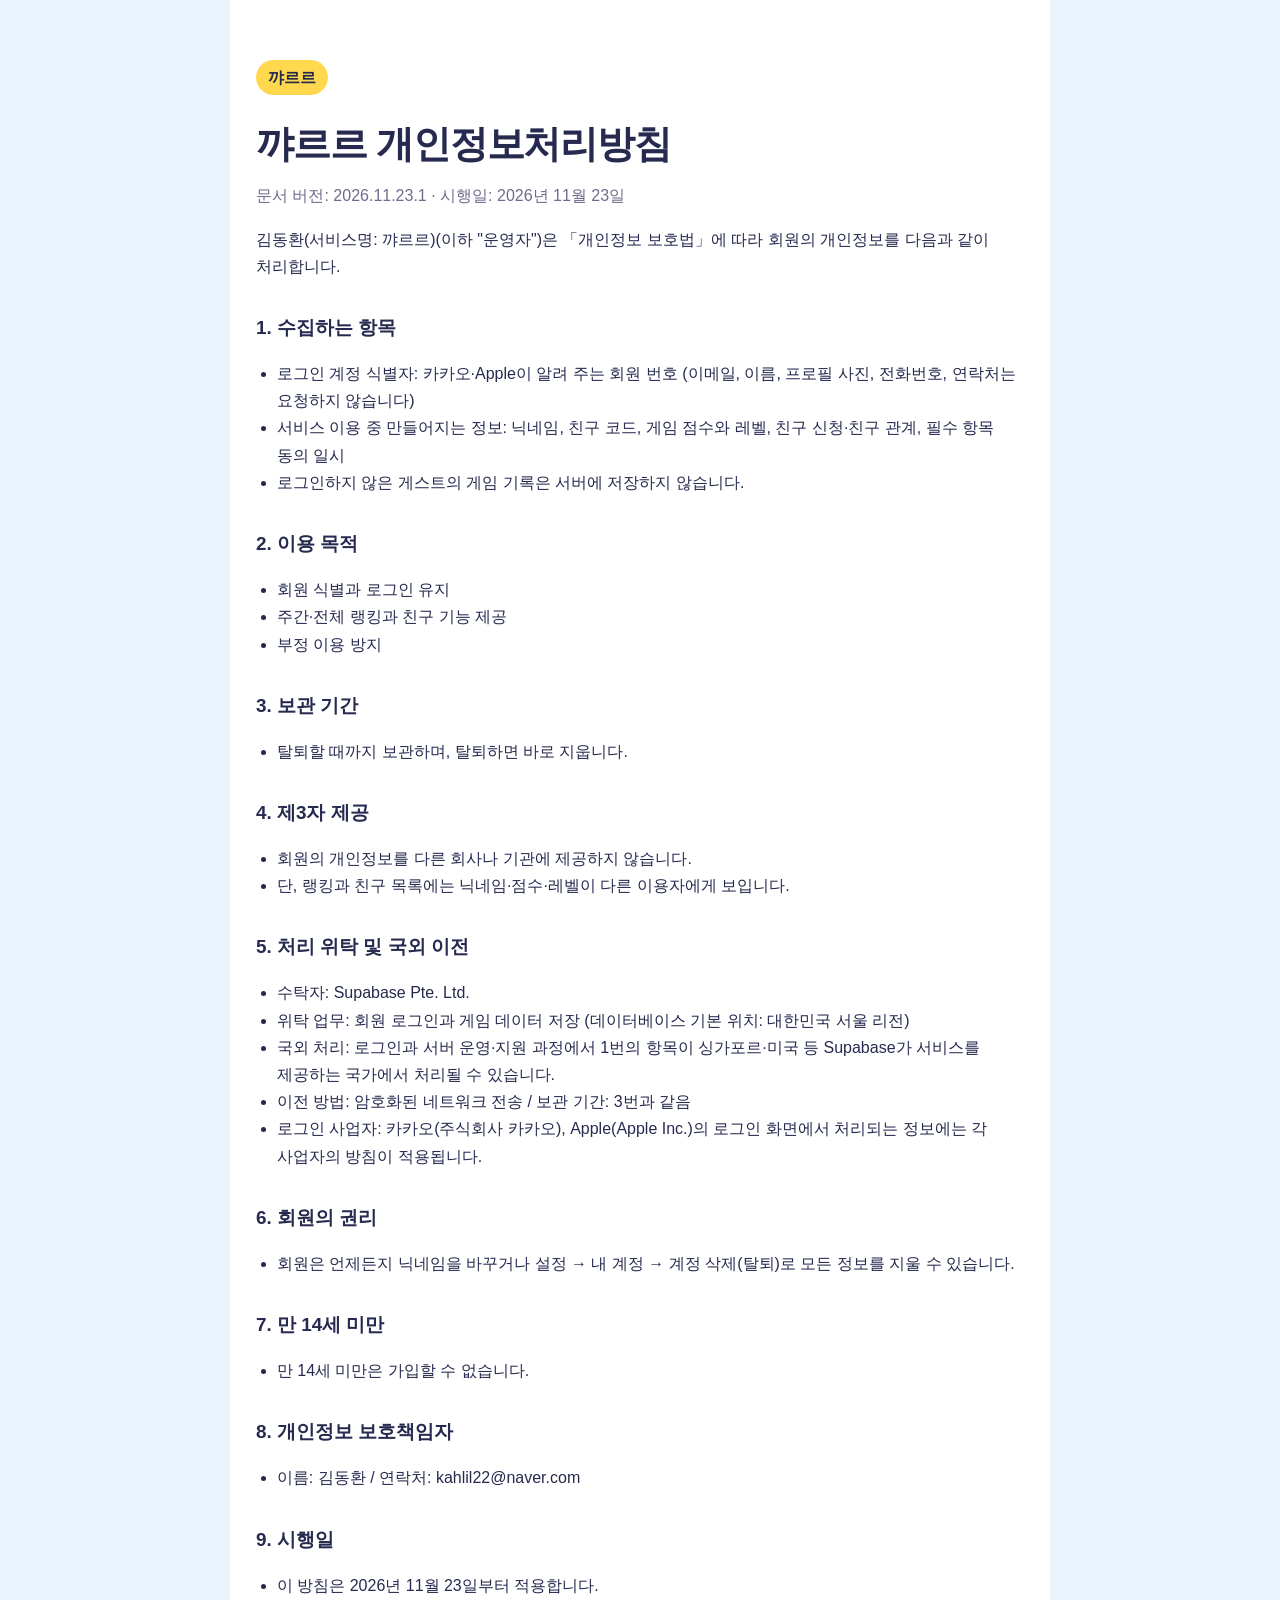
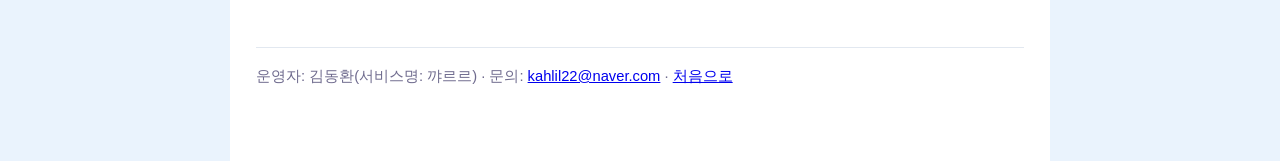
==== privacy/index.html @ efa551d8 "꺄르르 개인정보처리방침·이용약관 페이지 Co-Authored-By: Claude Opus 5.5 <noreply@anthropic.com>" ====
<!doctype html>
<html lang="ko">
<head>
<meta charset="utf-8">
<meta name="viewport" content="width=device-width, initial-scale=1">
<meta name="description" content="꺄르르 개인정보처리방침">
<title>꺄르르 개인정보처리방침</title>
<link rel="stylesheet" href="../styles.css">
</head>
<body>
<main>
<p><span class="brand">꺄르르</span></p>
<h1>꺄르르 개인정보처리방침</h1>
<p class="meta">문서 버전: 2026.11.23.1 · 시행일: 2026년 11월 23일</p>
<p>김동환(서비스명: 꺄르르)(이하 &quot;운영자&quot;)은 「개인정보 보호법」에 따라 회원의 개인정보를 다음과 같이 처리합니다.</p>
<h2>1. 수집하는 항목</h2>
<ul>
<li>로그인 계정 식별자: 카카오·Apple이 알려 주는 회원 번호 (이메일, 이름, 프로필 사진, 전화번호, 연락처는 요청하지 않습니다)</li>
<li>서비스 이용 중 만들어지는 정보: 닉네임, 친구 코드, 게임 점수와 레벨, 친구 신청·친구 관계, 필수 항목 동의 일시</li>
<li>로그인하지 않은 게스트의 게임 기록은 서버에 저장하지 않습니다.</li>
</ul>
<h2>2. 이용 목적</h2>
<ul>
<li>회원 식별과 로그인 유지</li>
<li>주간·전체 랭킹과 친구 기능 제공</li>
<li>부정 이용 방지</li>
</ul>
<h2>3. 보관 기간</h2>
<ul>
<li>탈퇴할 때까지 보관하며, 탈퇴하면 바로 지웁니다.</li>
</ul>
<h2>4. 제3자 제공</h2>
<ul>
<li>회원의 개인정보를 다른 회사나 기관에 제공하지 않습니다.</li>
<li>단, 랭킹과 친구 목록에는 닉네임·점수·레벨이 다른 이용자에게 보입니다.</li>
</ul>
<h2>5. 처리 위탁 및 국외 이전</h2>
<ul>
<li>수탁자: Supabase Pte. Ltd.</li>
<li>위탁 업무: 회원 로그인과 게임 데이터 저장 (데이터베이스 기본 위치: 대한민국 서울 리전)</li>
<li>국외 처리: 로그인과 서버 운영·지원 과정에서 1번의 항목이 싱가포르·미국 등 Supabase가 서비스를 제공하는 국가에서 처리될 수 있습니다.</li>
<li>이전 방법: 암호화된 네트워크 전송 / 보관 기간: 3번과 같음</li>
<li>로그인 사업자: 카카오(주식회사 카카오), Apple(Apple Inc.)의 로그인 화면에서 처리되는 정보에는 각 사업자의 방침이 적용됩니다.</li>
</ul>
<h2>6. 회원의 권리</h2>
<ul>
<li>회원은 언제든지 닉네임을 바꾸거나 설정 → 내 계정 → 계정 삭제(탈퇴)로 모든 정보를 지울 수 있습니다.</li>
</ul>
<h2>7. 만 14세 미만</h2>
<ul>
<li>만 14세 미만은 가입할 수 없습니다.</li>
</ul>
<h2>8. 개인정보 보호책임자</h2>
<ul>
<li>이름: 김동환 / 연락처: kahlil22@naver.com</li>
</ul>
<h2>9. 시행일</h2>
<ul>
<li>이 방침은 2026년 11월 23일부터 적용합니다.</li>
</ul>
<footer>운영자: 김동환(서비스명: 꺄르르) · 문의: <a href="mailto:kahlil22@naver.com">kahlil22@naver.com</a> · <a href="../">처음으로</a></footer>
</main>
</body>
</html>
---- styles.css ----
:root { color-scheme: light; font-family: -apple-system, BlinkMacSystemFont, "Apple SD Gothic Neo", "Segoe UI", sans-serif; line-height: 1.7; }
* { box-sizing: border-box; }
body { margin: 0; color: #262a4f; background: #eaf3fd; }
main { max-width: 820px; min-height: 100vh; margin: 0 auto; padding: 44px 26px 72px; background: #fff; }
h1 { margin: 0 0 6px; font-size: clamp(1.8rem, 5vw, 2.4rem); letter-spacing: -0.03em; }
h2 { margin: 2rem 0 0.5rem; font-size: 1.18rem; }
p, li { word-break: keep-all; overflow-wrap: anywhere; }
ul { padding-left: 1.3rem; }
.meta { color: #6f6b8e; margin-top: 0; }
.brand { display: inline-block; padding: 4px 12px; border-radius: 999px; background: #ffd84d; color: #262a4f; font-weight: 800; }
.links { display: flex; flex-wrap: wrap; gap: 10px; margin-top: 1.4rem; }
.links a { padding: 11px 15px; border-radius: 12px; background: #fff4c4; color: #262a4f; font-weight: 700; text-decoration: none; border: 2px solid #262a4f; }
footer { margin-top: 3rem; padding-top: 1rem; border-top: 1px solid #e2e8f0; color: #6f6b8e; font-size: 0.92rem; }
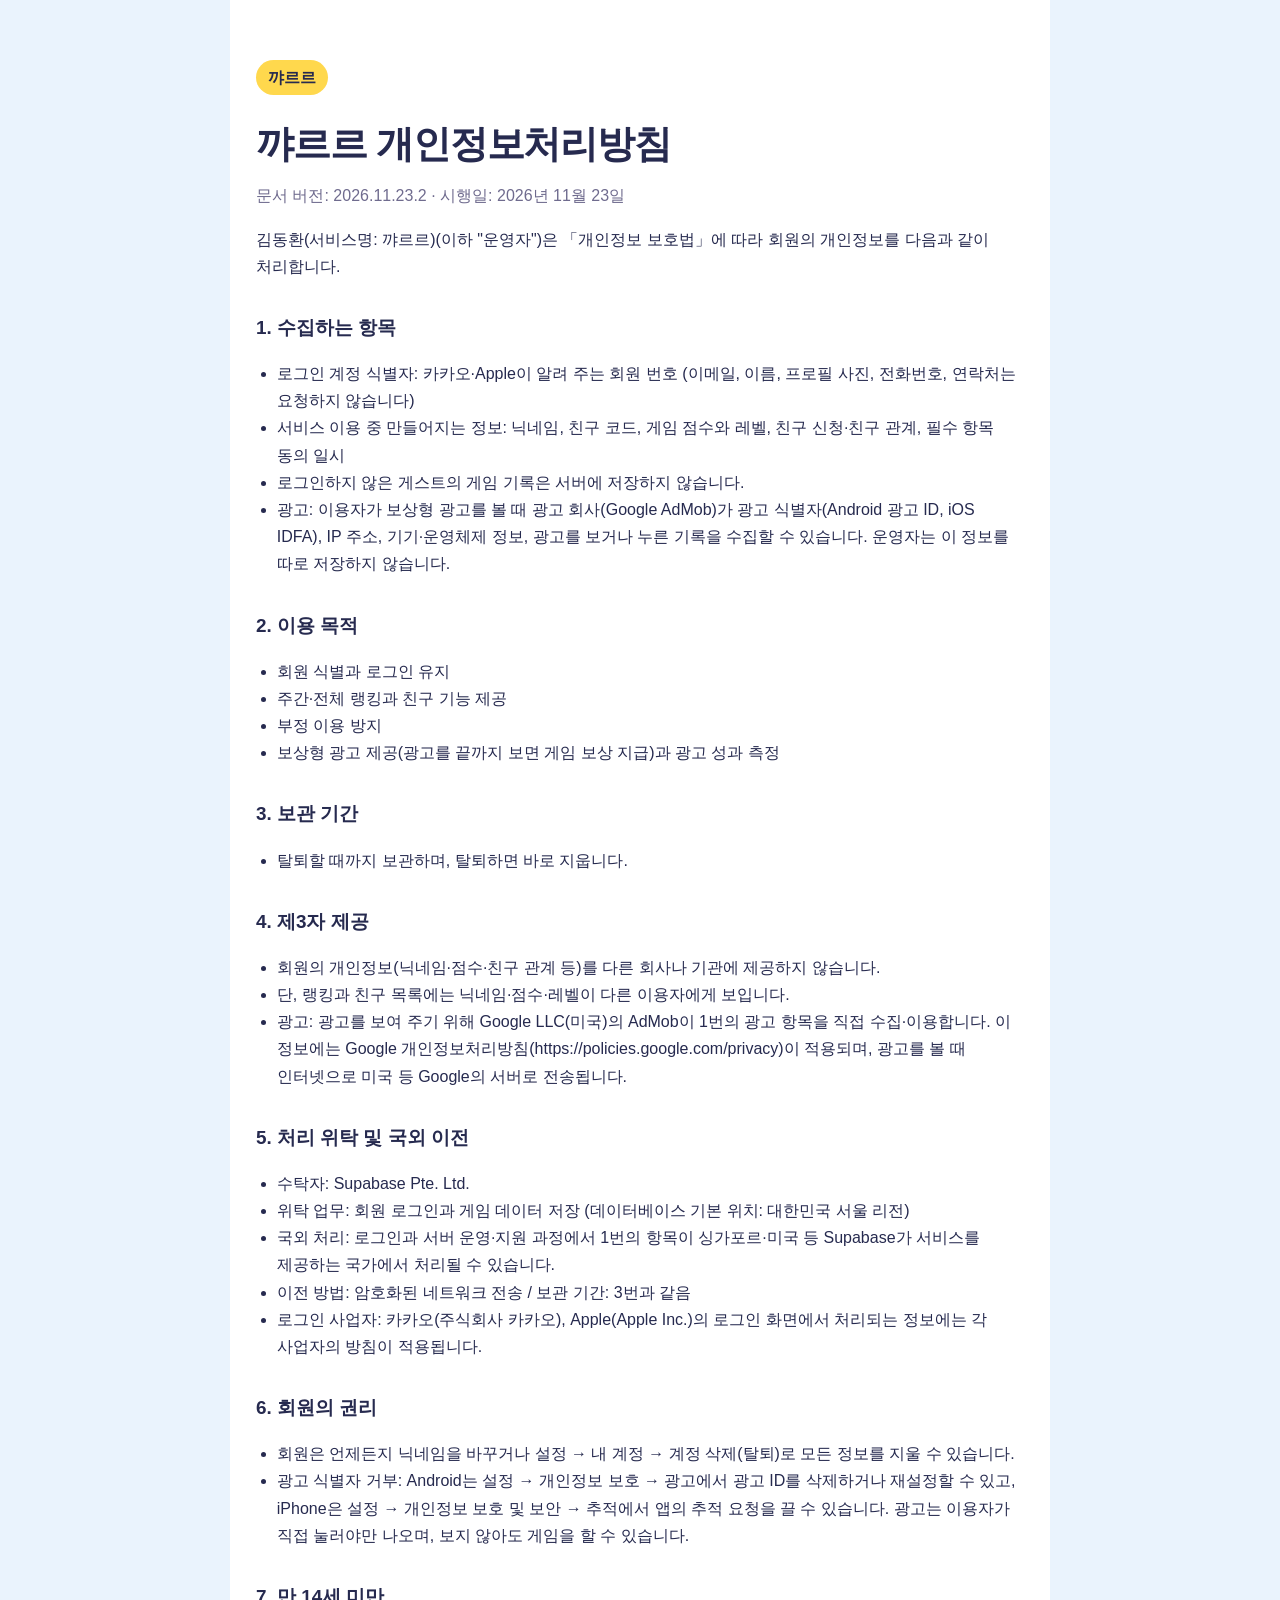
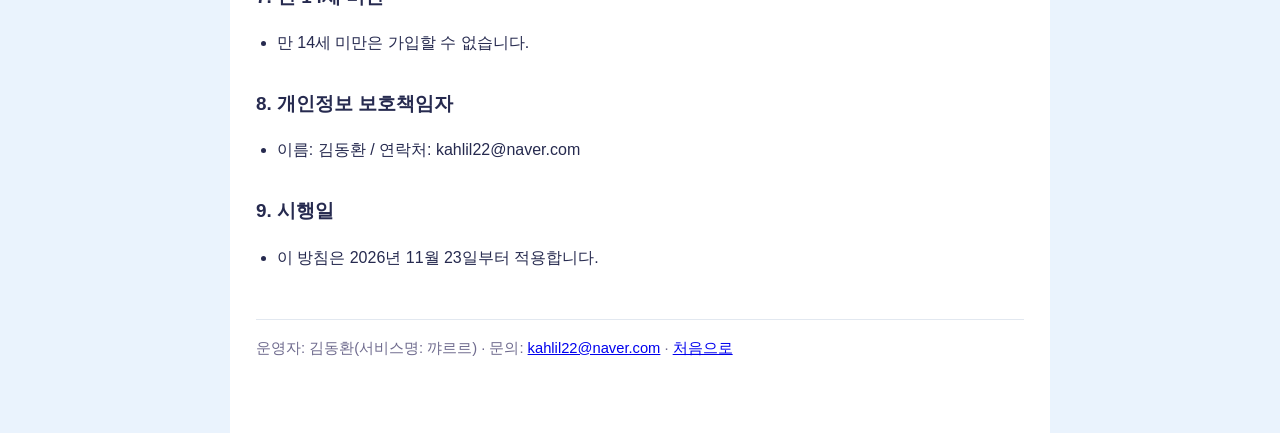
==== commit ff4f615f: "개인정보처리방침·이용약관에 AdMob 보상형 광고 항목 추가 Co-Authored-By: Claude Opus 5.5 <noreply@anthropic.com>" ====
--- a/privacy/index.html
+++ b/privacy/index.html
@@ -11,19 +11,21 @@
 <main>
 <p><span class="brand">꺄르르</span></p>
 <h1>꺄르르 개인정보처리방침</h1>
-<p class="meta">문서 버전: 2026.11.23.1 · 시행일: 2026년 11월 23일</p>
+<p class="meta">문서 버전: 2026.11.23.2 · 시행일: 2026년 11월 23일</p>
 <p>김동환(서비스명: 꺄르르)(이하 &quot;운영자&quot;)은 「개인정보 보호법」에 따라 회원의 개인정보를 다음과 같이 처리합니다.</p>
 <h2>1. 수집하는 항목</h2>
 <ul>
 <li>로그인 계정 식별자: 카카오·Apple이 알려 주는 회원 번호 (이메일, 이름, 프로필 사진, 전화번호, 연락처는 요청하지 않습니다)</li>
 <li>서비스 이용 중 만들어지는 정보: 닉네임, 친구 코드, 게임 점수와 레벨, 친구 신청·친구 관계, 필수 항목 동의 일시</li>
 <li>로그인하지 않은 게스트의 게임 기록은 서버에 저장하지 않습니다.</li>
+<li>광고: 이용자가 보상형 광고를 볼 때 광고 회사(Google AdMob)가 광고 식별자(Android 광고 ID, iOS IDFA), IP 주소, 기기·운영체제 정보, 광고를 보거나 누른 기록을 수집할 수 있습니다. 운영자는 이 정보를 따로 저장하지 않습니다.</li>
 </ul>
 <h2>2. 이용 목적</h2>
 <ul>
 <li>회원 식별과 로그인 유지</li>
 <li>주간·전체 랭킹과 친구 기능 제공</li>
 <li>부정 이용 방지</li>
+<li>보상형 광고 제공(광고를 끝까지 보면 게임 보상 지급)과 광고 성과 측정</li>
 </ul>
 <h2>3. 보관 기간</h2>
 <ul>
@@ -31,8 +33,9 @@
 </ul>
 <h2>4. 제3자 제공</h2>
 <ul>
-<li>회원의 개인정보를 다른 회사나 기관에 제공하지 않습니다.</li>
+<li>회원의 개인정보(닉네임·점수·친구 관계 등)를 다른 회사나 기관에 제공하지 않습니다.</li>
 <li>단, 랭킹과 친구 목록에는 닉네임·점수·레벨이 다른 이용자에게 보입니다.</li>
+<li>광고: 광고를 보여 주기 위해 Google LLC(미국)의 AdMob이 1번의 광고 항목을 직접 수집·이용합니다. 이 정보에는 Google 개인정보처리방침(https://policies.google.com/privacy)이 적용되며, 광고를 볼 때 인터넷으로 미국 등 Google의 서버로 전송됩니다.</li>
 </ul>
 <h2>5. 처리 위탁 및 국외 이전</h2>
 <ul>
@@ -45,6 +48,7 @@
 <h2>6. 회원의 권리</h2>
 <ul>
 <li>회원은 언제든지 닉네임을 바꾸거나 설정 → 내 계정 → 계정 삭제(탈퇴)로 모든 정보를 지울 수 있습니다.</li>
+<li>광고 식별자 거부: Android는 설정 → 개인정보 보호 → 광고에서 광고 ID를 삭제하거나 재설정할 수 있고, iPhone은 설정 → 개인정보 보호 및 보안 → 추적에서 앱의 추적 요청을 끌 수 있습니다. 광고는 이용자가 직접 눌러야만 나오며, 보지 않아도 게임을 할 수 있습니다.</li>
 </ul>
 <h2>7. 만 14세 미만</h2>
 <ul>
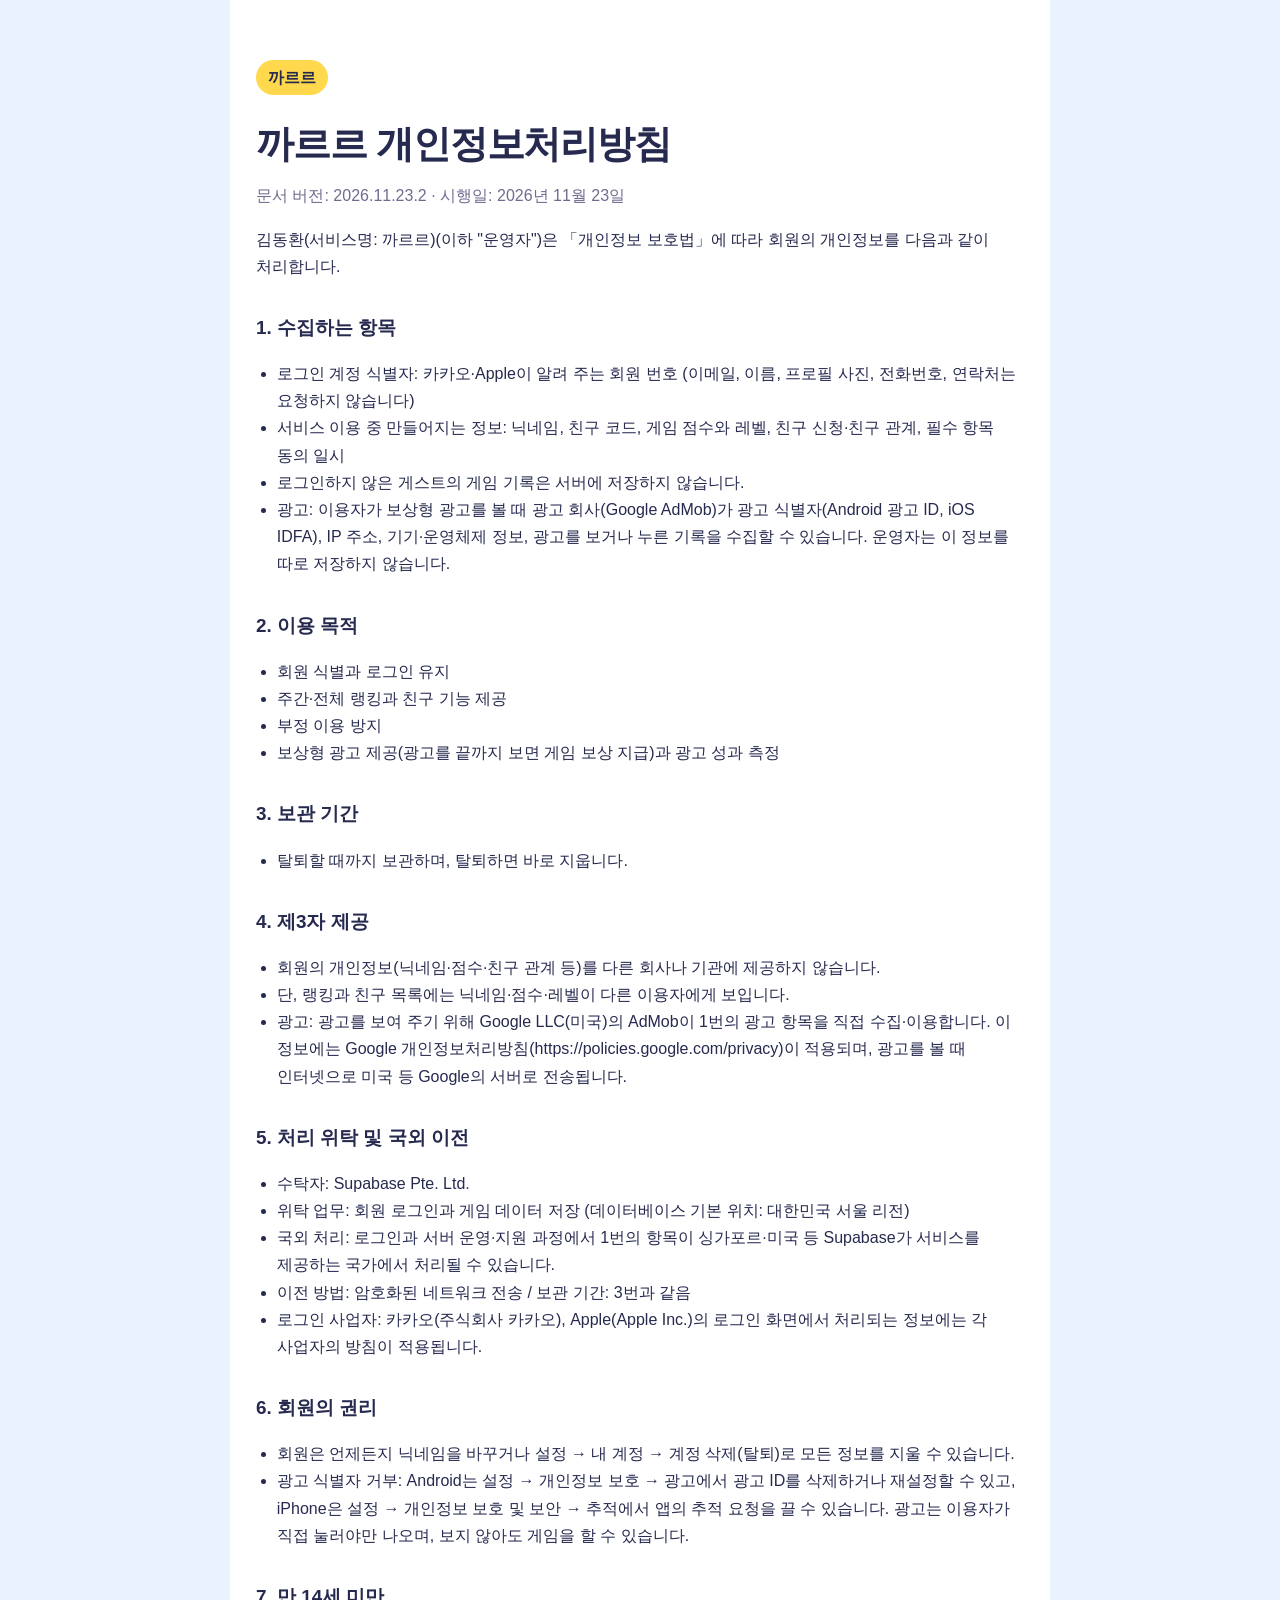
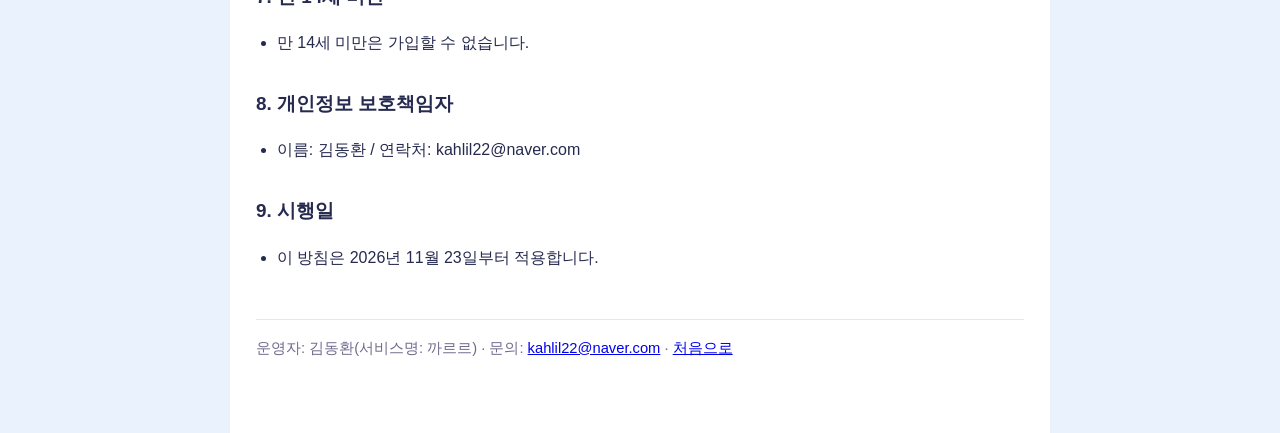
==== commit 15a14040: "앱 이름을 까르르(Kkareureu)로 변경 Co-Authored-By: Claude Opus 5.5 <noreply@anthropic.com>" ====
--- a/privacy/index.html
+++ b/privacy/index.html
@@ -3,16 +3,16 @@
 <head>
 <meta charset="utf-8">
 <meta name="viewport" content="width=device-width, initial-scale=1">
-<meta name="description" content="꺄르르 개인정보처리방침">
-<title>꺄르르 개인정보처리방침</title>
+<meta name="description" content="까르르 개인정보처리방침">
+<title>까르르 개인정보처리방침</title>
 <link rel="stylesheet" href="../styles.css">
 </head>
 <body>
 <main>
-<p><span class="brand">꺄르르</span></p>
-<h1>꺄르르 개인정보처리방침</h1>
+<p><span class="brand">까르르</span></p>
+<h1>까르르 개인정보처리방침</h1>
 <p class="meta">문서 버전: 2026.11.23.2 · 시행일: 2026년 11월 23일</p>
-<p>김동환(서비스명: 꺄르르)(이하 &quot;운영자&quot;)은 「개인정보 보호법」에 따라 회원의 개인정보를 다음과 같이 처리합니다.</p>
+<p>김동환(서비스명: 까르르)(이하 &quot;운영자&quot;)은 「개인정보 보호법」에 따라 회원의 개인정보를 다음과 같이 처리합니다.</p>
 <h2>1. 수집하는 항목</h2>
 <ul>
 <li>로그인 계정 식별자: 카카오·Apple이 알려 주는 회원 번호 (이메일, 이름, 프로필 사진, 전화번호, 연락처는 요청하지 않습니다)</li>
@@ -62,7 +62,7 @@
 <ul>
 <li>이 방침은 2026년 11월 23일부터 적용합니다.</li>
 </ul>
-<footer>운영자: 김동환(서비스명: 꺄르르) · 문의: <a href="mailto:kahlil22@naver.com">kahlil22@naver.com</a> · <a href="../">처음으로</a></footer>
+<footer>운영자: 김동환(서비스명: 까르르) · 문의: <a href="mailto:kahlil22@naver.com">kahlil22@naver.com</a> · <a href="../">처음으로</a></footer>
 </main>
 </body>
 </html>
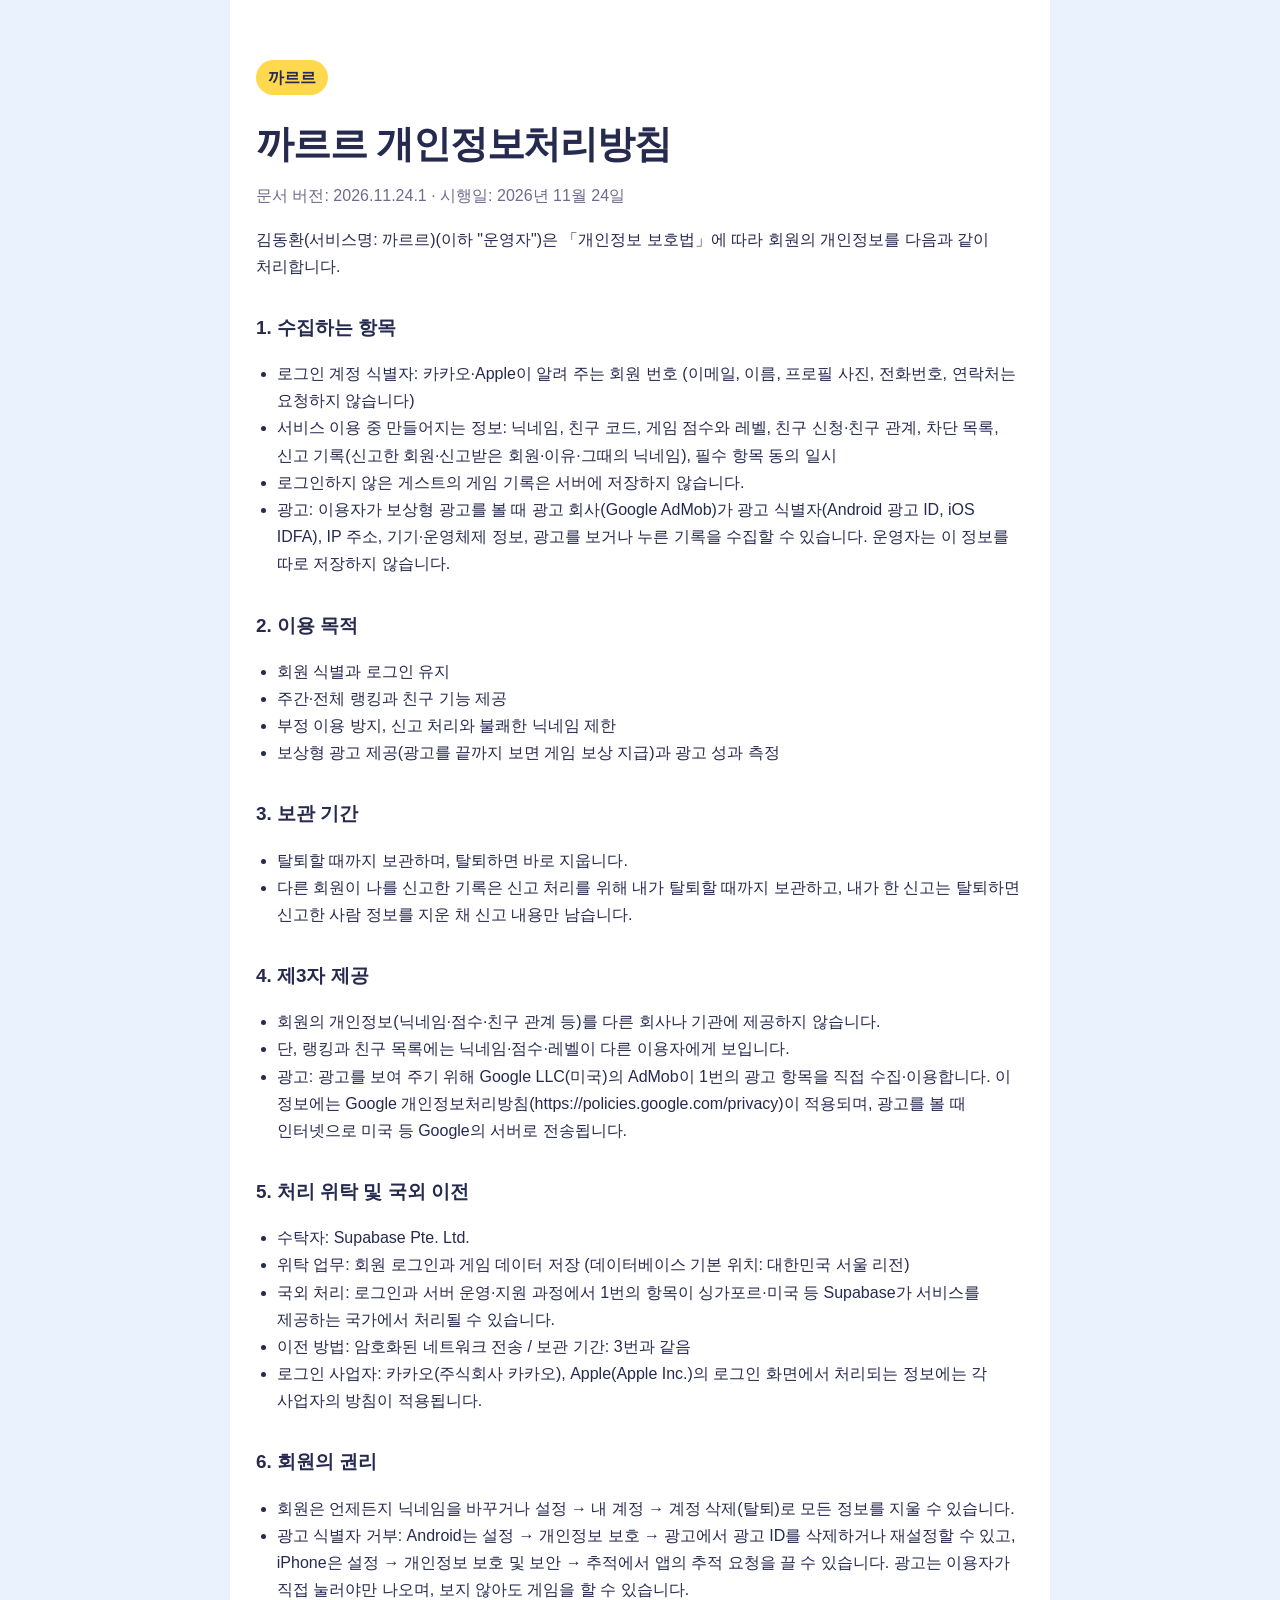
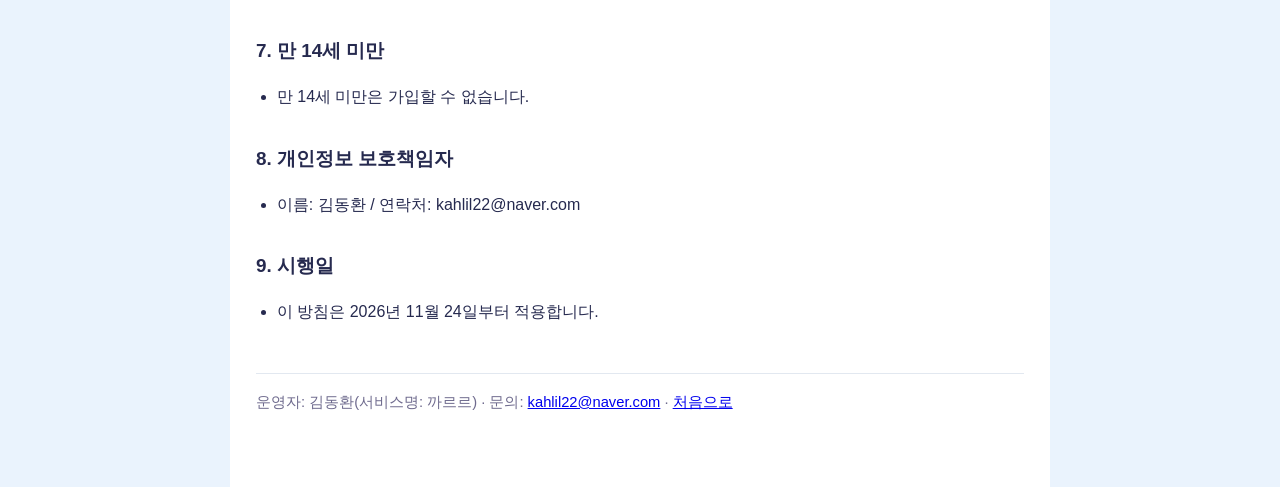
==== commit 5467c509: "이용약관·개인정보처리방침에 닉네임 금칙어·신고·차단 항목 추가 (2026.11.24.1) Co-Authored-By: Claude Opus 5.5 <noreply@anthropic" ====
--- a/privacy/index.html
+++ b/privacy/index.html
@@ -11,12 +11,12 @@
 <main>
 <p><span class="brand">까르르</span></p>
 <h1>까르르 개인정보처리방침</h1>
-<p class="meta">문서 버전: 2026.11.23.2 · 시행일: 2026년 11월 23일</p>
+<p class="meta">문서 버전: 2026.11.24.1 · 시행일: 2026년 11월 24일</p>
 <p>김동환(서비스명: 까르르)(이하 &quot;운영자&quot;)은 「개인정보 보호법」에 따라 회원의 개인정보를 다음과 같이 처리합니다.</p>
 <h2>1. 수집하는 항목</h2>
 <ul>
 <li>로그인 계정 식별자: 카카오·Apple이 알려 주는 회원 번호 (이메일, 이름, 프로필 사진, 전화번호, 연락처는 요청하지 않습니다)</li>
-<li>서비스 이용 중 만들어지는 정보: 닉네임, 친구 코드, 게임 점수와 레벨, 친구 신청·친구 관계, 필수 항목 동의 일시</li>
+<li>서비스 이용 중 만들어지는 정보: 닉네임, 친구 코드, 게임 점수와 레벨, 친구 신청·친구 관계, 차단 목록, 신고 기록(신고한 회원·신고받은 회원·이유·그때의 닉네임), 필수 항목 동의 일시</li>
 <li>로그인하지 않은 게스트의 게임 기록은 서버에 저장하지 않습니다.</li>
 <li>광고: 이용자가 보상형 광고를 볼 때 광고 회사(Google AdMob)가 광고 식별자(Android 광고 ID, iOS IDFA), IP 주소, 기기·운영체제 정보, 광고를 보거나 누른 기록을 수집할 수 있습니다. 운영자는 이 정보를 따로 저장하지 않습니다.</li>
 </ul>
@@ -24,12 +24,13 @@
 <ul>
 <li>회원 식별과 로그인 유지</li>
 <li>주간·전체 랭킹과 친구 기능 제공</li>
-<li>부정 이용 방지</li>
+<li>부정 이용 방지, 신고 처리와 불쾌한 닉네임 제한</li>
 <li>보상형 광고 제공(광고를 끝까지 보면 게임 보상 지급)과 광고 성과 측정</li>
 </ul>
 <h2>3. 보관 기간</h2>
 <ul>
 <li>탈퇴할 때까지 보관하며, 탈퇴하면 바로 지웁니다.</li>
+<li>다른 회원이 나를 신고한 기록은 신고 처리를 위해 내가 탈퇴할 때까지 보관하고, 내가 한 신고는 탈퇴하면 신고한 사람 정보를 지운 채 신고 내용만 남습니다.</li>
 </ul>
 <h2>4. 제3자 제공</h2>
 <ul>
@@ -60,7 +61,7 @@
 </ul>
 <h2>9. 시행일</h2>
 <ul>
-<li>이 방침은 2026년 11월 23일부터 적용합니다.</li>
+<li>이 방침은 2026년 11월 24일부터 적용합니다.</li>
 </ul>
 <footer>운영자: 김동환(서비스명: 까르르) · 문의: <a href="mailto:kahlil22@naver.com">kahlil22@naver.com</a> · <a href="../">처음으로</a></footer>
 </main>
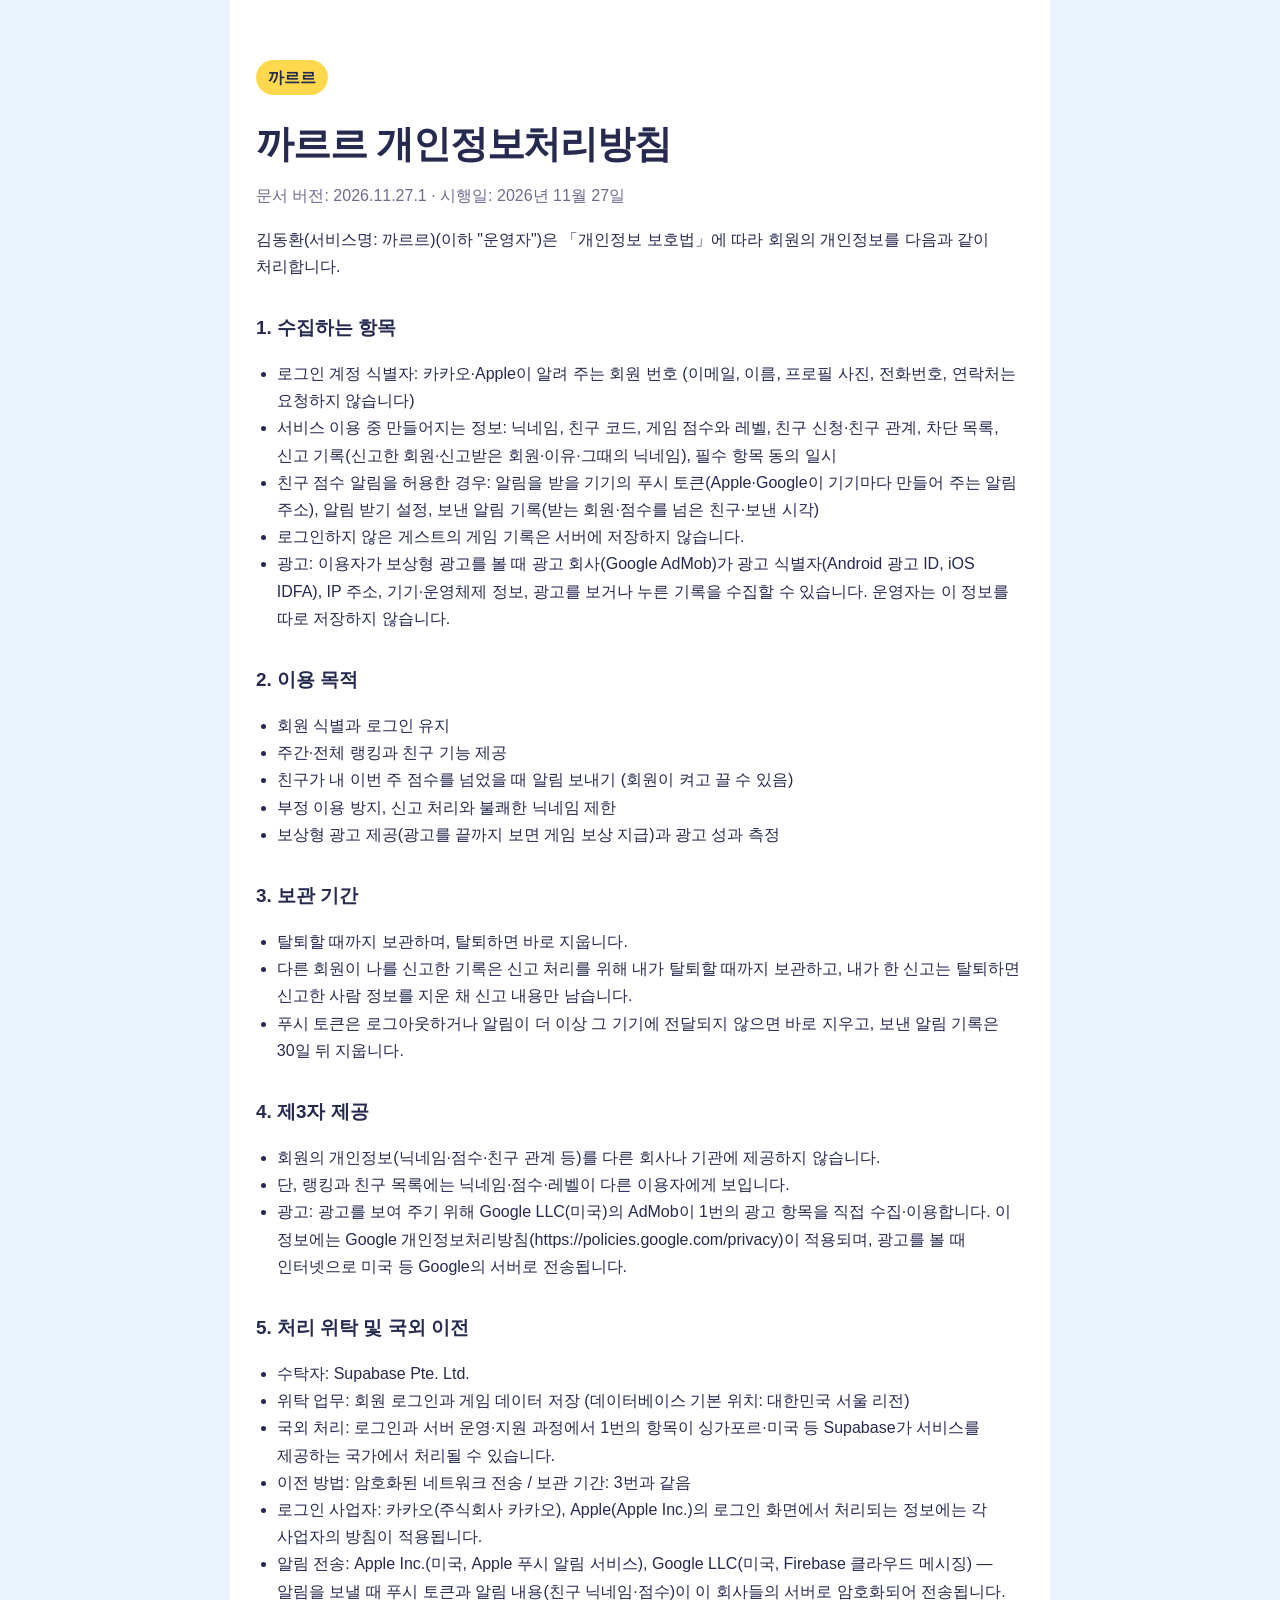
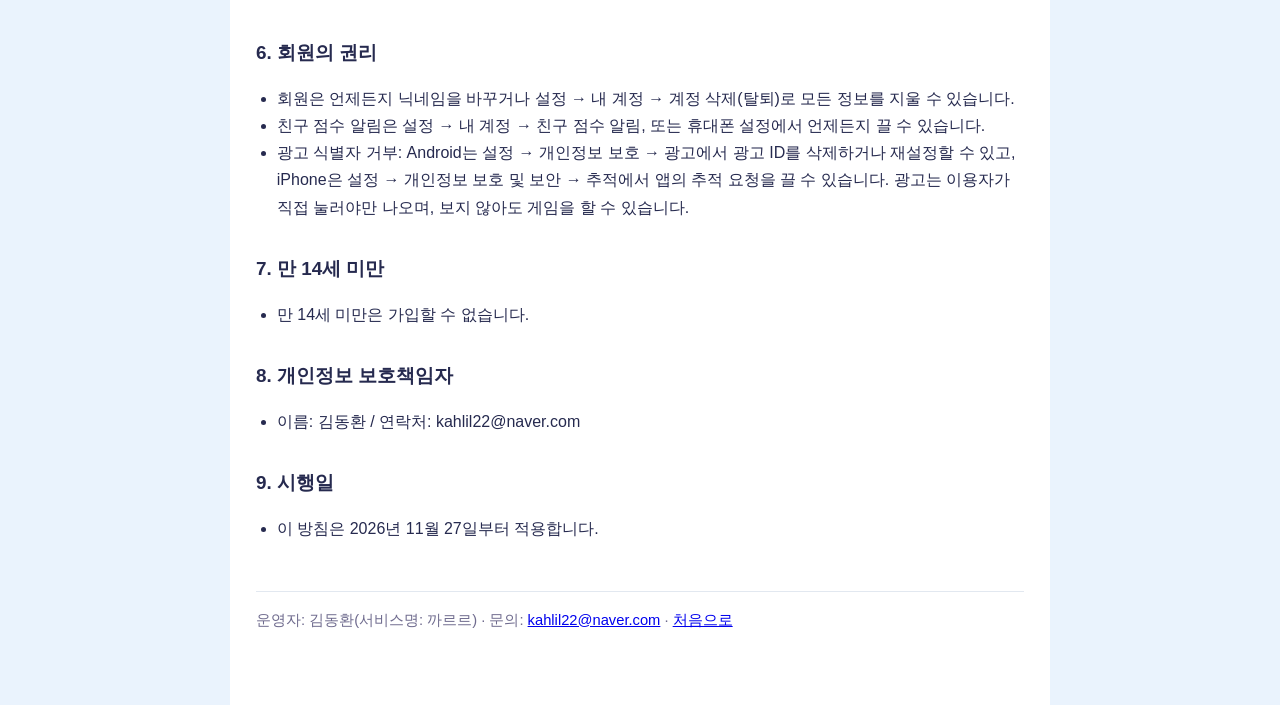
==== commit 4f6c00c6: "개인정보처리방침에 친구 점수 알림(푸시 토큰) 항목 추가 (2026.11.27.1) Co-Authored-By: Claude Opus 5.5 <noreply@anthropic.co" ====
--- a/privacy/index.html
+++ b/privacy/index.html
@@ -11,12 +11,13 @@
 <main>
 <p><span class="brand">까르르</span></p>
 <h1>까르르 개인정보처리방침</h1>
-<p class="meta">문서 버전: 2026.11.24.1 · 시행일: 2026년 11월 24일</p>
+<p class="meta">문서 버전: 2026.11.27.1 · 시행일: 2026년 11월 27일</p>
 <p>김동환(서비스명: 까르르)(이하 &quot;운영자&quot;)은 「개인정보 보호법」에 따라 회원의 개인정보를 다음과 같이 처리합니다.</p>
 <h2>1. 수집하는 항목</h2>
 <ul>
 <li>로그인 계정 식별자: 카카오·Apple이 알려 주는 회원 번호 (이메일, 이름, 프로필 사진, 전화번호, 연락처는 요청하지 않습니다)</li>
 <li>서비스 이용 중 만들어지는 정보: 닉네임, 친구 코드, 게임 점수와 레벨, 친구 신청·친구 관계, 차단 목록, 신고 기록(신고한 회원·신고받은 회원·이유·그때의 닉네임), 필수 항목 동의 일시</li>
+<li>친구 점수 알림을 허용한 경우: 알림을 받을 기기의 푸시 토큰(Apple·Google이 기기마다 만들어 주는 알림 주소), 알림 받기 설정, 보낸 알림 기록(받는 회원·점수를 넘은 친구·보낸 시각)</li>
 <li>로그인하지 않은 게스트의 게임 기록은 서버에 저장하지 않습니다.</li>
 <li>광고: 이용자가 보상형 광고를 볼 때 광고 회사(Google AdMob)가 광고 식별자(Android 광고 ID, iOS IDFA), IP 주소, 기기·운영체제 정보, 광고를 보거나 누른 기록을 수집할 수 있습니다. 운영자는 이 정보를 따로 저장하지 않습니다.</li>
 </ul>
@@ -24,6 +25,7 @@
 <ul>
 <li>회원 식별과 로그인 유지</li>
 <li>주간·전체 랭킹과 친구 기능 제공</li>
+<li>친구가 내 이번 주 점수를 넘었을 때 알림 보내기 (회원이 켜고 끌 수 있음)</li>
 <li>부정 이용 방지, 신고 처리와 불쾌한 닉네임 제한</li>
 <li>보상형 광고 제공(광고를 끝까지 보면 게임 보상 지급)과 광고 성과 측정</li>
 </ul>
@@ -31,6 +33,7 @@
 <ul>
 <li>탈퇴할 때까지 보관하며, 탈퇴하면 바로 지웁니다.</li>
 <li>다른 회원이 나를 신고한 기록은 신고 처리를 위해 내가 탈퇴할 때까지 보관하고, 내가 한 신고는 탈퇴하면 신고한 사람 정보를 지운 채 신고 내용만 남습니다.</li>
+<li>푸시 토큰은 로그아웃하거나 알림이 더 이상 그 기기에 전달되지 않으면 바로 지우고, 보낸 알림 기록은 30일 뒤 지웁니다.</li>
 </ul>
 <h2>4. 제3자 제공</h2>
 <ul>
@@ -45,10 +48,12 @@
 <li>국외 처리: 로그인과 서버 운영·지원 과정에서 1번의 항목이 싱가포르·미국 등 Supabase가 서비스를 제공하는 국가에서 처리될 수 있습니다.</li>
 <li>이전 방법: 암호화된 네트워크 전송 / 보관 기간: 3번과 같음</li>
 <li>로그인 사업자: 카카오(주식회사 카카오), Apple(Apple Inc.)의 로그인 화면에서 처리되는 정보에는 각 사업자의 방침이 적용됩니다.</li>
+<li>알림 전송: Apple Inc.(미국, Apple 푸시 알림 서비스), Google LLC(미국, Firebase 클라우드 메시징) — 알림을 보낼 때 푸시 토큰과 알림 내용(친구 닉네임·점수)이 이 회사들의 서버로 암호화되어 전송됩니다.</li>
 </ul>
 <h2>6. 회원의 권리</h2>
 <ul>
 <li>회원은 언제든지 닉네임을 바꾸거나 설정 → 내 계정 → 계정 삭제(탈퇴)로 모든 정보를 지울 수 있습니다.</li>
+<li>친구 점수 알림은 설정 → 내 계정 → 친구 점수 알림, 또는 휴대폰 설정에서 언제든지 끌 수 있습니다.</li>
 <li>광고 식별자 거부: Android는 설정 → 개인정보 보호 → 광고에서 광고 ID를 삭제하거나 재설정할 수 있고, iPhone은 설정 → 개인정보 보호 및 보안 → 추적에서 앱의 추적 요청을 끌 수 있습니다. 광고는 이용자가 직접 눌러야만 나오며, 보지 않아도 게임을 할 수 있습니다.</li>
 </ul>
 <h2>7. 만 14세 미만</h2>
@@ -61,7 +66,7 @@
 </ul>
 <h2>9. 시행일</h2>
 <ul>
-<li>이 방침은 2026년 11월 24일부터 적용합니다.</li>
+<li>이 방침은 2026년 11월 27일부터 적용합니다.</li>
 </ul>
 <footer>운영자: 김동환(서비스명: 까르르) · 문의: <a href="mailto:kahlil22@naver.com">kahlil22@naver.com</a> · <a href="../">처음으로</a></footer>
 </main>
